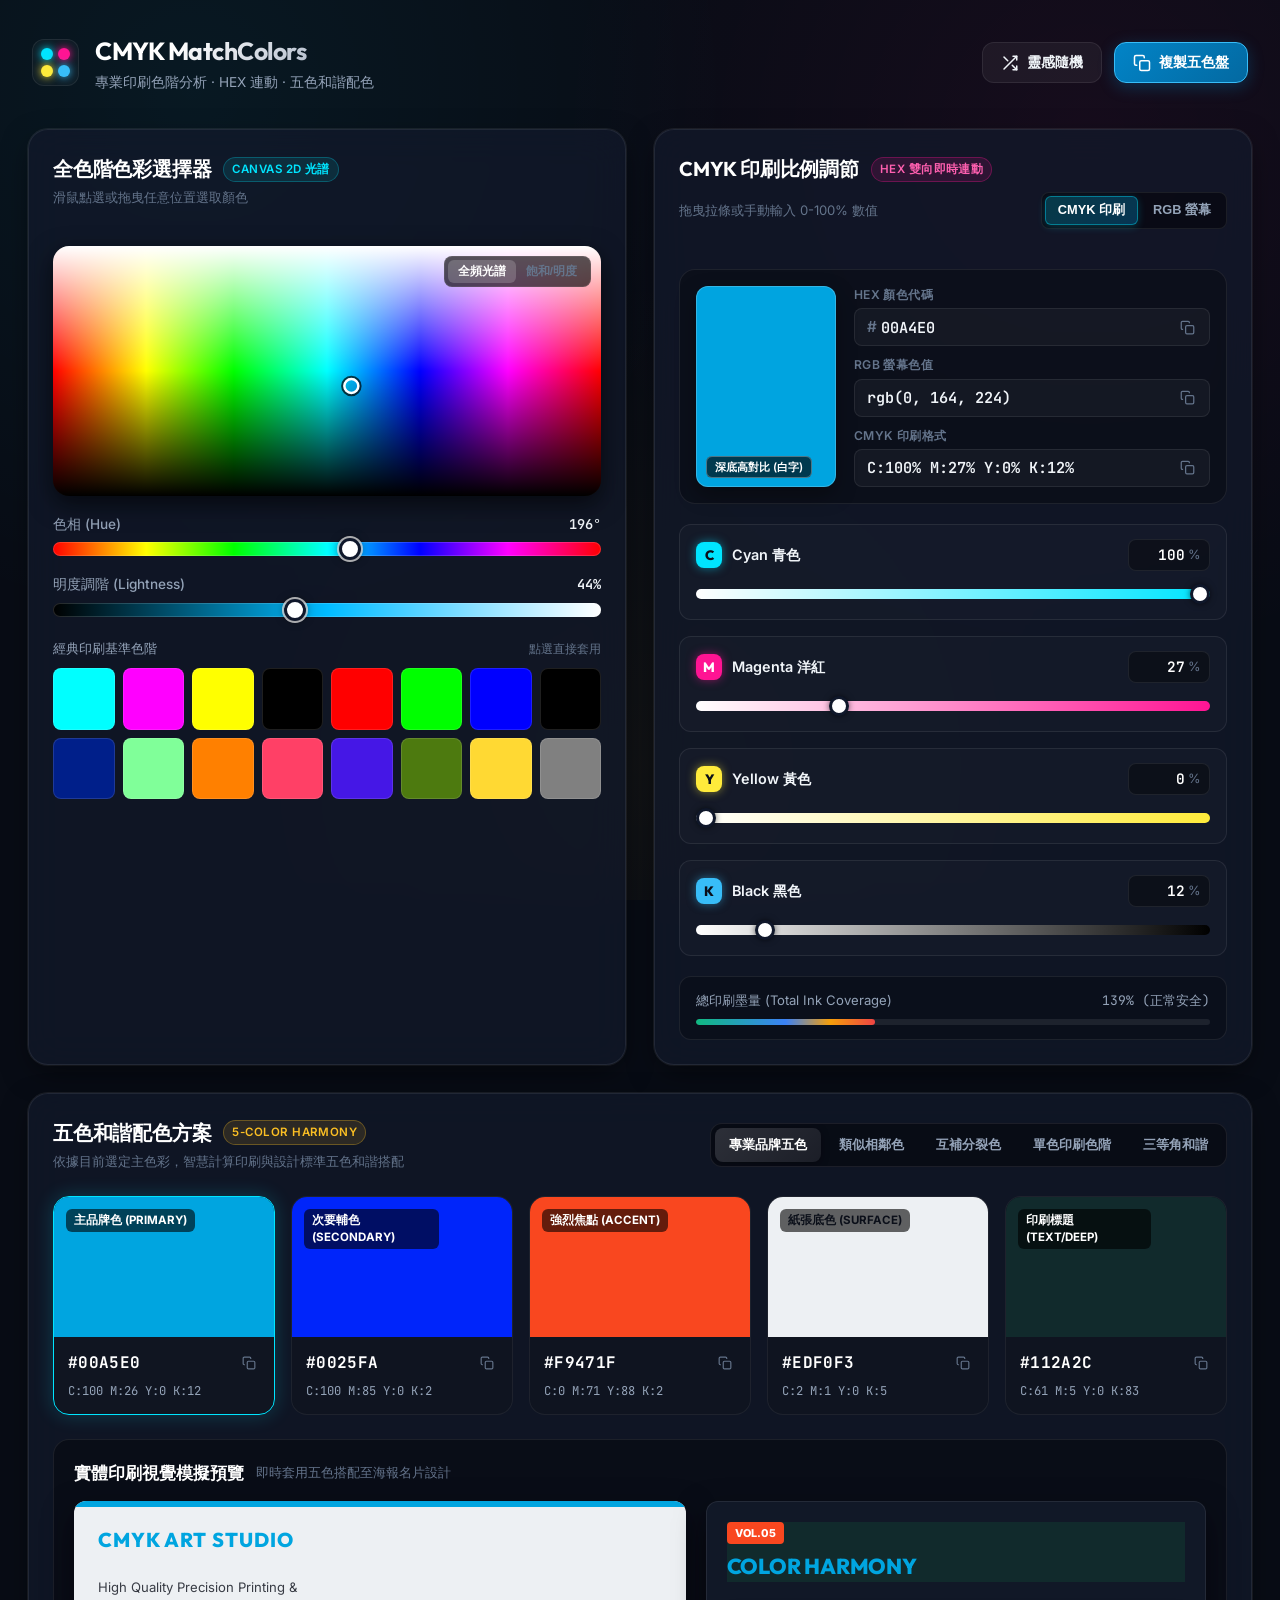
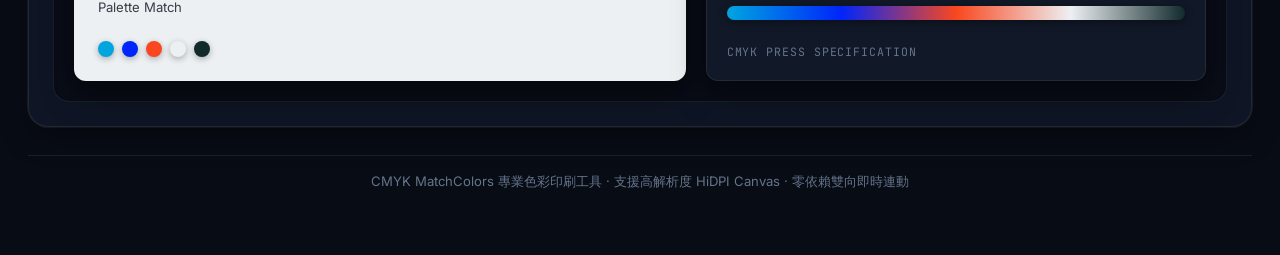
==== MatchColors/index.html @ 05fd0dd9 "Add files via upload" ====
<!DOCTYPE html>
<html lang="zh-TW">
<head>
  <meta charset="UTF-8">
  <meta name="viewport" content="width=device-width, initial-scale=1.0">
  <title>CMYK MatchColors - 專業印刷色階調色盤與五色配色工具</title>
  <meta name="description" content="專業級 CMYK 印刷色彩比例調節、HEX 實時連動、全色階色彩選擇器與智慧五色配色系統">
  <!-- Google Fonts: Inter & Outfit -->
  <link rel="preconnect" href="https://fonts.googleapis.com">
  <link rel="preconnect" href="https://fonts.gstatic.com" crossorigin>
  <link href="https://fonts.googleapis.com/css2?family=Inter:wght@400;500;600;700&family=Outfit:wght@500;600;700;800&family=JetBrains+Mono:wght@400;500;600&display=swap" rel="stylesheet">
  <link rel="stylesheet" href="style.css">
</head>
<body>
  <div id="app" class="app-container">
    <!-- 頂部導航列 -->
    <header class="app-header">
      <div class="brand">
        <div class="brand-logo">
          <span class="dot dot-c"></span>
          <span class="dot dot-m"></span>
          <span class="dot dot-y"></span>
          <span class="dot dot-k"></span>
        </div>
        <div class="brand-text">
          <h1>CMYK MatchColors</h1>
          <span class="subtitle">專業印刷色階分析 · HEX 連動 · 五色和諧配色</span>
        </div>
      </div>
      
      <div class="header-actions">
        <button id="btnRandomColor" class="action-btn" title="隨機產生靈感色彩">
          <svg width="18" height="18" viewBox="0 0 24 24" fill="none" stroke="currentColor" stroke-width="2" stroke-linecap="round" stroke-linejoin="round">
            <polyline points="16 3 21 3 21 8"></polyline>
            <line x1="4" y1="20" x2="21" y2="3"></line>
            <polyline points="21 16 21 21 16 21"></polyline>
            <line x1="15" y1="15" x2="21" y2="21"></line>
            <line x1="4" y1="4" x2="9" y2="9"></line>
          </svg>
          <span>靈感隨機</span>
        </button>
        <button id="btnCopyPalette" class="action-btn primary" title="複製目前五色配置代碼">
          <svg width="18" height="18" viewBox="0 0 24 24" fill="none" stroke="currentColor" stroke-width="2" stroke-linecap="round" stroke-linejoin="round">
            <rect x="9" y="9" width="13" height="13" rx="2" ry="2"></rect>
            <path d="M5 15H4a2 2 0 0 1-2-2V4a2 2 0 0 1 2-2h9a2 2 0 0 1 2 2v1"></path>
          </svg>
          <span>複製五色盤</span>
        </button>
      </div>
    </header>

    <!-- 主要工作區域 -->
    <main class="main-layout">
      <!-- 左側欄：全色階色彩選擇器與光譜 Canvas -->
      <section class="panel glass-card picker-section">
        <div class="section-title-wrap">
          <div class="title-with-badge">
            <h2>全色階色彩選擇器</h2>
            <span class="badge">Canvas 2D 光譜</span>
          </div>
          <span class="section-hint">滑鼠點選或拖曳任意位置選取顏色</span>
        </div>

        <!-- 2D 色彩光譜主畫布 (雙層架構：底層光譜 + 頂層準心指針) -->
        <div class="spectrum-container" id="spectrumContainer">
          <canvas id="spectrumCanvas" width="460" height="240"></canvas>
          <canvas id="crosshairCanvas" width="460" height="240"></canvas>
          <div class="picker-mode-switch">
            <button class="mode-tag active" data-mode="full" title="0-360° 全頻譜彩虹與明暗色階光譜">全頻光譜</button>
            <button class="mode-tag" data-mode="hsv" title="專業飽和度與明度矩陣 (搭配色相滑桿)">飽和/明度</button>
          </div>
        </div>

        <!-- 色相 (Hue) 滑桿條 -->
        <div class="slider-row hue-slider-row">
          <div class="slider-label">
            <span>色相 (Hue)</span>
            <span id="hueValueText" class="val-mono">0°</span>
          </div>
          <div class="hue-track-wrap">
            <input type="range" id="hueSlider" min="0" max="360" value="195" class="custom-slider hue-slider" />
          </div>
        </div>

        <!-- 明度 (Lightness / Tone) 微調滑桿 -->
        <div class="slider-row tone-slider-row">
          <div class="slider-label">
            <span>明度調階 (Lightness)</span>
            <span id="lightnessValueText" class="val-mono">50%</span>
          </div>
          <div class="tone-track-wrap">
            <input type="range" id="lightnessSlider" min="0" max="100" value="50" class="custom-slider tone-slider" />
          </div>
        </div>

        <!-- 快速色階色票盤（經典印刷色階） -->
        <div class="preset-swatches-area">
          <div class="swatches-label">
            <span>經典印刷基準色階</span>
            <span class="swatches-tip">點選直接套用</span>
          </div>
          <div class="swatches-grid" id="presetSwatchesGrid">
            <!-- 由 JS 動態生成經典印刷 CMYK 基準色階 -->
          </div>
        </div>
      </section>

      <!-- 右側欄：CMYK / RGB 調節面板與 HEX 雙向連動 -->
      <section class="panel glass-card controls-section">
        <div class="section-title-wrap">
          <div class="title-with-badge">
            <h2 id="controlsTitle">CMYK 印刷比例調節</h2>
            <span id="controlsBadge" class="badge badge-accent">HEX 雙向即時連動</span>
          </div>
          <div class="controls-sub-bar">
            <span id="controlsHint" class="section-hint">拖曳拉條或手動輸入 0-100% 數值</span>
            <!-- CMYK 與 RGB 模式切換 Tab -->
            <div class="color-mode-tabs" id="colorModeTabs">
              <button type="button" class="color-mode-tab active" data-mode="cmyk" id="tabModeCmyk">CMYK 印刷</button>
              <button type="button" class="color-mode-tab" data-mode="rgb" id="tabModeRgb">RGB 螢幕</button>
            </div>
          </div>
        </div>

        <!-- 當前顏色大預覽與代碼展示列 -->
        <div class="current-color-card">
          <div class="color-preview-box" id="mainColorPreview">
            <div class="preview-overlay">
              <span id="contrastBadge" class="contrast-badge">對比度極佳</span>
            </div>
          </div>
          
          <div class="color-codes-details">
            <!-- HEX 實時輸入與雙向連動框 -->
            <div class="code-field hex-field">
              <label for="hexInput">HEX 顏色代碼</label>
              <div class="input-with-button">
                <span class="prefix">#</span>
                <input type="text" id="hexInput" maxlength="7" value="00A3E0" spellcheck="false" placeholder="00A3E0" />
                <button type="button" class="copy-field-btn" data-target="hex" title="複製 HEX 代碼">
                  <svg width="15" height="15" viewBox="0 0 24 24" fill="none" stroke="currentColor" stroke-width="2"><rect x="9" y="9" width="13" height="13" rx="2" ry="2"></rect><path d="M5 15H4a2 2 0 0 1-2-2V4a2 2 0 0 1 2-2h9a2 2 0 0 1 2 2v1"></path></svg>
                </button>
              </div>
            </div>

            <!-- RGB 顯示 -->
            <div class="code-field rgb-field">
              <label>RGB 螢幕色值</label>
              <div class="input-with-button">
                <input type="text" id="rgbDisplay" readonly value="rgb(0, 163, 224)" />
                <button type="button" class="copy-field-btn" data-target="rgb" title="複製 RGB 代碼">
                  <svg width="15" height="15" viewBox="0 0 24 24" fill="none" stroke="currentColor" stroke-width="2"><rect x="9" y="9" width="13" height="13" rx="2" ry="2"></rect><path d="M5 15H4a2 2 0 0 1-2-2V4a2 2 0 0 1 2-2h9a2 2 0 0 1 2 2v1"></path></svg>
                </button>
              </div>
            </div>

            <!-- CMYK 格式化字串 -->
            <div class="code-field cmyk-code-field">
              <label>CMYK 印刷格式</label>
              <div class="input-with-button">
                <input type="text" id="cmykStringDisplay" readonly value="C:100% M:27% Y:0% K:12%" />
                <button type="button" class="copy-field-btn" data-target="cmyk" title="複製 CMYK 格式">
                  <svg width="15" height="15" viewBox="0 0 24 24" fill="none" stroke="currentColor" stroke-width="2"><rect x="9" y="9" width="13" height="13" rx="2" ry="2"></rect><path d="M5 15H4a2 2 0 0 1-2-2V4a2 2 0 0 1 2-2h9a2 2 0 0 1 2 2v1"></path></svg>
                </button>
              </div>
            </div>
          </div>
        </div>

        <!-- CMYK 四通道拉條與數字精確輸入 -->
        <div class="cmyk-sliders-container" id="cmykSlidersContainer">
          <!-- C: Cyan 青色 -->
          <div class="channel-group channel-c">
            <div class="channel-header">
              <div class="channel-name">
                <span class="channel-pill pill-c">C</span>
                <span class="channel-label">Cyan 青色</span>
              </div>
              <div class="number-input-wrap">
                <input type="number" id="inputC" min="0" max="100" value="100" class="num-input" />
                <span class="unit">%</span>
              </div>
            </div>
            <div class="channel-slider-row">
              <input type="range" id="sliderC" min="0" max="100" value="100" class="channel-slider slider-c" />
            </div>
          </div>

          <!-- M: Magenta 洋紅 -->
          <div class="channel-group channel-m">
            <div class="channel-header">
              <div class="channel-name">
                <span class="channel-pill pill-m">M</span>
                <span class="channel-label">Magenta 洋紅</span>
              </div>
              <div class="number-input-wrap">
                <input type="number" id="inputM" min="0" max="100" value="27" class="num-input" />
                <span class="unit">%</span>
              </div>
            </div>
            <div class="channel-slider-row">
              <input type="range" id="sliderM" min="0" max="100" value="27" class="channel-slider slider-m" />
            </div>
          </div>

          <!-- Y: Yellow 黃色 -->
          <div class="channel-group channel-y">
            <div class="channel-header">
              <div class="channel-name">
                <span class="channel-pill pill-y">Y</span>
                <span class="channel-label">Yellow 黃色</span>
              </div>
              <div class="number-input-wrap">
                <input type="number" id="inputY" min="0" max="100" value="0" class="num-input" />
                <span class="unit">%</span>
              </div>
            </div>
            <div class="channel-slider-row">
              <input type="range" id="sliderY" min="0" max="100" value="0" class="channel-slider slider-y" />
            </div>
          </div>

          <!-- K: Key 黑色 -->
          <div class="channel-group channel-k">
            <div class="channel-header">
              <div class="channel-name">
                <span class="channel-pill pill-k">K</span>
                <span class="channel-label">Black 黑色</span>
              </div>
              <div class="number-input-wrap">
                <input type="number" id="inputK" min="0" max="100" value="12" class="num-input" />
                <span class="unit">%</span>
              </div>
            </div>
            <div class="channel-slider-row">
              <input type="range" id="sliderK" min="0" max="100" value="12" class="channel-slider slider-k" />
            </div>
          </div>
        </div>

        <!-- 總墨量警告指示 (Total Ink Coverage - TIC / TAC，CMYK 模式專用) -->
        <div class="tic-meter-container" id="ticMeterContainer">
          <div class="tic-header">
            <span>總印刷墨量 (Total Ink Coverage)</span>
            <span id="ticValueText" class="val-mono">139% (正常安全)</span>
          </div>
          <div class="tic-progress-track">
            <div id="ticProgressBar" class="tic-progress-bar" style="width: 34.75%;"></div>
          </div>
        </div>

        <!-- RGB 三通道拉條與數字精確輸入 (RGB 模式專用，預設隱藏) -->
        <div class="rgb-sliders-container" id="rgbSlidersContainer" style="display: none;">
          <!-- R: Red 紅色 -->
          <div class="channel-group channel-r">
            <div class="channel-header">
              <div class="channel-name">
                <span class="channel-pill pill-r">R</span>
                <span class="channel-label">Red 紅色通道</span>
              </div>
              <div class="number-input-wrap">
                <input type="number" id="inputR" min="0" max="255" value="0" class="num-input" />
                <span class="unit">/255</span>
              </div>
            </div>
            <div class="channel-slider-row">
              <input type="range" id="sliderR" min="0" max="255" value="0" class="channel-slider slider-r" />
            </div>
          </div>

          <!-- G: Green 綠色 -->
          <div class="channel-group channel-g">
            <div class="channel-header">
              <div class="channel-name">
                <span class="channel-pill pill-g">G</span>
                <span class="channel-label">Green 綠色通道</span>
              </div>
              <div class="number-input-wrap">
                <input type="number" id="inputG" min="0" max="255" value="163" class="num-input" />
                <span class="unit">/255</span>
              </div>
            </div>
            <div class="channel-slider-row">
              <input type="range" id="sliderG" min="0" max="255" value="163" class="channel-slider slider-g" />
            </div>
          </div>

          <!-- B: Blue 藍色 -->
          <div class="channel-group channel-b">
            <div class="channel-header">
              <div class="channel-name">
                <span class="channel-pill pill-b">B</span>
                <span class="channel-label">Blue 藍色通道</span>
              </div>
              <div class="number-input-wrap">
                <input type="number" id="inputB" min="0" max="255" value="224" class="num-input" />
                <span class="unit">/255</span>
              </div>
            </div>
            <div class="channel-slider-row">
              <input type="range" id="sliderB" min="0" max="255" value="224" class="channel-slider slider-b" />
            </div>
          </div>
        </div>

        <!-- 螢幕輝度與明度指示 (Luminance & Screen Brightness，RGB 模式專用) -->
        <div class="lum-meter-container" id="lumMeterContainer" style="display: none;">
          <div class="lum-header">
            <span>螢幕感知亮度 (Relative Luminance)</span>
            <span id="lumValueText" class="val-mono">42.8% (中等明度)</span>
          </div>
          <div class="lum-progress-track">
            <div id="lumProgressBar" class="lum-progress-bar" style="width: 42.8%;"></div>
          </div>
        </div>
      </section>
    </main>

    <!-- 底部全寬區：五色配色面板與視覺搭配模擬 -->
    <section class="panel glass-card palette-section">
      <div class="palette-header">
        <div class="palette-title-group">
          <div class="title-with-badge">
            <h2>五色和諧配色方案</h2>
            <span class="badge badge-gold">5-Color Harmony</span>
          </div>
          <span class="section-hint">依據目前選定主色彩，智慧計算印刷與設計標準五色和諧搭配</span>
        </div>

        <!-- 配色規則切換按鈕群 -->
        <div class="harmony-selector" id="harmonySelector">
          <button class="harmony-btn active" data-rule="designer">專業品牌五色</button>
          <button class="harmony-btn" data-rule="analogous">類似相鄰色</button>
          <button class="harmony-btn" data-rule="complementary">互補分裂色</button>
          <button class="harmony-btn" data-rule="monochromatic">單色印刷色階</button>
          <button class="harmony-btn" data-rule="triadic">三等角和諧</button>
        </div>
      </div>

      <!-- 五色卡片陣列 -->
      <div class="five-colors-grid" id="fiveColorsGrid">
        <!-- 由 JS 即時渲染 5 個色彩方塊與完整 CMYK/HEX 資訊 -->
      </div>

      <!-- 即時印刷視覺效果展示 (Print Mockup Preview) -->
      <div class="mockup-preview-area">
        <div class="mockup-title">
          <span>實體印刷視覺模擬預覽</span>
          <span class="mockup-sub">即時套用五色搭配至海報名片設計</span>
        </div>
        <div class="mockup-card-scene">
          <div class="mockup-business-card" id="mockupCard1">
            <div class="card-accent-bar" id="mockupAccent"></div>
            <div class="card-brand" id="mockupBrand">CMYK ART STUDIO</div>
            <div class="card-tagline" id="mockupTagline">High Quality Precision Printing & Palette Match</div>
            <div class="card-dots">
              <span class="m-dot dot-1" id="mDot1"></span>
              <span class="m-dot dot-2" id="mDot2"></span>
              <span class="m-dot dot-3" id="mDot3"></span>
              <span class="m-dot dot-4" id="mDot4"></span>
              <span class="m-dot dot-5" id="mDot5"></span>
            </div>
          </div>
          
          <div class="mockup-poster-card" id="mockupCard2">
            <div class="poster-hero-block" id="posterHero">
              <div class="poster-badge" id="posterBadge">VOL.05</div>
              <h3 id="posterTitle">COLOR HARMONY</h3>
            </div>
            <div class="poster-strip" id="posterStrip"></div>
            <div class="poster-footer" id="posterFooter">CMYK PRESS SPECIFICATION</div>
          </div>
        </div>
      </div>
    </section>

    <!-- 底部版權宣告與資訊 -->
    <footer class="app-footer">
      <p>CMYK MatchColors 專業色彩印刷工具 · 支援高解析度 HiDPI Canvas · 零依賴雙向即時連動</p>
    </footer>

    <!-- 複製成功懸浮提示 (Toast) -->
    <div id="toastNotification" class="toast-notification">
      <svg width="18" height="18" viewBox="0 0 24 24" fill="none" stroke="currentColor" stroke-width="2.5"><polyline points="20 6 9 17 4 12"></polyline></svg>
      <span id="toastMessage">已複製到剪貼簿！</span>
    </div>
  </div>

  <script src="app.js"></script>
</body>
</html>
---- MatchColors/style.css ----
/* ==========================================================================
   CMYK MatchColors - 現代專業暗黑玻璃擬態樣式表
   ========================================================================== */

:root {
  /* 背景與介面色彩 */
  --bg-main: #080c15;
  --bg-surface: #0e1526;
  --bg-card: rgba(18, 26, 44, 0.72);
  --bg-card-hover: rgba(26, 37, 62, 0.85);
  --border-subtle: rgba(255, 255, 255, 0.08);
  --border-active: rgba(0, 229, 255, 0.5);
  
  /* 文字色彩 */
  --text-primary: #f1f5f9;
  --text-secondary: #94a3b8;
  --text-muted: #64748b;

  /* CMYK 四大代表色系 (高飽和鮮明科技色) */
  --cmyk-c: #00e5ff;
  --cmyk-m: #ff1493;
  --cmyk-y: #ffeb3b;
  --cmyk-k: #1e293b;
  --cmyk-k-accent: #64748b;

  /* 品牌與強調色 */
  --accent-cyan: #00e5ff;
  --accent-gold: #fbbf24;
  --accent-blue: #3b82f6;

  /* 圓角與間距 */
  --radius-sm: 8px;
  --radius-md: 12px;
  --radius-lg: 16px;
  --radius-xl: 20px;
  --transition-fast: 0.18s cubic-bezier(0.4, 0, 0.2, 1);
  --transition-normal: 0.28s cubic-bezier(0.4, 0, 0.2, 1);

  /* 陰影 */
  --shadow-card: 0 10px 30px -5px rgba(0, 0, 0, 0.5), 0 0 0 1px var(--border-subtle);
  --shadow-glow: 0 0 24px rgba(0, 229, 255, 0.15);
}

/* 基礎設定 */
* {
  box-sizing: border-box;
  margin: 0;
  padding: 0;
}

body {
  font-family: 'Inter', -apple-system, BlinkMacSystemFont, "Segoe UI", Roboto, sans-serif;
  background-color: var(--bg-main);
  background-image: 
    radial-gradient(circle at 15% 10%, rgba(0, 229, 255, 0.06) 0%, transparent 40%),
    radial-gradient(circle at 85% 15%, rgba(255, 20, 147, 0.06) 0%, transparent 40%),
    radial-gradient(circle at 50% 85%, rgba(251, 191, 36, 0.04) 0%, transparent 50%);
  background-attachment: fixed;
  color: var(--text-primary);
  min-height: 100vh;
  line-height: 1.5;
  -webkit-font-smoothing: antialiased;
  -moz-osx-font-smoothing: grayscale;
}

/* 等寬字體規範 */
.val-mono, .num-input, .code-field input, .swatch-hex, .swatch-cmyk {
  font-family: 'JetBrains Mono', 'SF Mono', Consolas, monospace;
}

/* 主容器 */
.app-container {
  max-width: 1360px;
  margin: 0 auto;
  padding: 24px 28px 48px;
  display: flex;
  flex-direction: column;
  gap: 28px;
}

/* 玻璃擬態面板卡片 */
.glass-card {
  background: var(--bg-card);
  backdrop-filter: blur(18px);
  -webkit-backdrop-filter: blur(18px);
  border: 1px solid var(--border-subtle);
  border-radius: var(--radius-xl);
  box-shadow: var(--shadow-card);
  padding: 24px;
  transition: border-color var(--transition-normal), box-shadow var(--transition-normal);
}

.glass-card:hover {
  border-color: rgba(255, 255, 255, 0.12);
}

/* ==========================================================================
   頂部導航列 Header
   ========================================================================== */
.app-header {
  display: flex;
  align-items: center;
  justify-content: space-between;
  padding: 8px 4px;
}

.brand {
  display: flex;
  align-items: center;
  gap: 16px;
}

.brand-logo {
  display: grid;
  grid-template-columns: repeat(2, 12px);
  grid-gap: 5px;
  padding: 8px;
  background: rgba(255, 255, 255, 0.03);
  border: 1px solid var(--border-subtle);
  border-radius: var(--radius-md);
}

.dot {
  width: 12px;
  height: 12px;
  border-radius: 50%;
  box-shadow: 0 0 8px currentColor;
}
.dot-c { background-color: var(--cmyk-c); color: var(--cmyk-c); }
.dot-m { background-color: var(--cmyk-m); color: var(--cmyk-m); }
.dot-y { background-color: var(--cmyk-y); color: var(--cmyk-y); }
.dot-k { background-color: #38bdf8; color: #38bdf8; }

.brand-text h1 {
  font-family: 'Outfit', sans-serif;
  font-size: 1.55rem;
  font-weight: 700;
  letter-spacing: -0.02em;
  background: linear-gradient(135deg, #ffffff 30%, #94a3b8 100%);
  -webkit-background-clip: text;
  -webkit-text-fill-color: transparent;
}

.brand-text .subtitle {
  font-size: 0.85rem;
  color: var(--text-secondary);
  font-weight: 400;
}

.header-actions {
  display: flex;
  align-items: center;
  gap: 12px;
}

.action-btn {
  display: inline-flex;
  align-items: center;
  gap: 8px;
  padding: 10px 18px;
  font-size: 0.9rem;
  font-weight: 600;
  color: var(--text-primary);
  background: rgba(255, 255, 255, 0.05);
  border: 1px solid var(--border-subtle);
  border-radius: var(--radius-md);
  cursor: pointer;
  transition: all var(--transition-fast);
}

.action-btn:hover {
  background: rgba(255, 255, 255, 0.1);
  transform: translateY(-1px);
}

.action-btn.primary {
  background: linear-gradient(135deg, #0284c7 0%, #0369a1 100%);
  border-color: #38bdf8;
  color: #ffffff;
  box-shadow: 0 4px 16px rgba(2, 132, 199, 0.3);
}

.action-btn.primary:hover {
  background: linear-gradient(135deg, #0369a1 0%, #075985 100%);
  box-shadow: 0 6px 20px rgba(2, 132, 199, 0.45);
}

/* ==========================================================================
   標題與通用元件
   ========================================================================== */
.section-title-wrap {
  display: flex;
  flex-direction: column;
  gap: 4px;
  margin-bottom: 20px;
}

.title-with-badge {
  display: flex;
  align-items: center;
  gap: 12px;
}

.title-with-badge h2 {
  font-family: 'Outfit', sans-serif;
  font-size: 1.25rem;
  font-weight: 700;
  color: #ffffff;
  letter-spacing: -0.01em;
}

.badge {
  font-size: 0.72rem;
  font-weight: 600;
  padding: 3px 8px;
  border-radius: 999px;
  background: rgba(0, 229, 255, 0.1);
  color: var(--accent-cyan);
  border: 1px solid rgba(0, 229, 255, 0.25);
  text-transform: uppercase;
  letter-spacing: 0.04em;
}

.badge-accent {
  background: rgba(255, 20, 147, 0.12);
  color: #ff60b0;
  border-color: rgba(255, 20, 147, 0.3);
}

.badge-gold {
  background: rgba(251, 191, 36, 0.12);
  color: var(--accent-gold);
  border-color: rgba(251, 191, 36, 0.3);
}

.section-hint {
  font-size: 0.82rem;
  color: var(--text-muted);
}

/* ==========================================================================
   主佈局 Grid
   ========================================================================== */
.main-layout {
  display: grid;
  grid-template-columns: 1fr 1fr;
  gap: 28px;
}

@media (max-width: 1024px) {
  .main-layout {
    grid-template-columns: 1fr;
  }
}

/* ==========================================================================
   左側：色階選擇器與 2D Canvas 光譜
   ========================================================================== */
.picker-section {
  display: flex;
  flex-direction: column;
  gap: 18px;
}

.spectrum-container {
  position: relative;
  width: 100%;
  height: 250px;
  background: #000000;
  border-radius: var(--radius-lg);
  overflow: hidden;
  box-shadow: inset 0 0 0 1px var(--border-subtle), 0 8px 24px rgba(0, 0, 0, 0.6);
  cursor: crosshair;
  user-select: none;
  touch-action: none;
}

#spectrumCanvas, #crosshairCanvas {
  position: absolute;
  top: 0;
  left: 0;
  width: 100%;
  height: 100%;
  display: block;
}

#crosshairCanvas {
  pointer-events: none;
}

.picker-mode-switch {
  position: absolute;
  top: 10px;
  right: 10px;
  display: flex;
  background: rgba(0, 0, 0, 0.65);
  backdrop-filter: blur(8px);
  padding: 3px;
  border-radius: var(--radius-sm);
  border: 1px solid var(--border-subtle);
  z-index: 5;
}

.mode-tag {
  background: transparent;
  border: none;
  color: var(--text-muted);
  font-size: 0.72rem;
  font-weight: 600;
  padding: 4px 10px;
  border-radius: 6px;
  cursor: pointer;
  transition: all var(--transition-fast);
}

.mode-tag.active {
  background: rgba(255, 255, 255, 0.18);
  color: #ffffff;
}

/* 色相與明度拉條 */
.slider-row {
  display: flex;
  flex-direction: column;
  gap: 8px;
}

.slider-label {
  display: flex;
  justify-content: space-between;
  align-items: center;
  font-size: 0.85rem;
  color: var(--text-secondary);
  font-weight: 500;
}

.slider-label .val-mono {
  color: var(--text-primary);
  font-weight: 600;
}

/* 彩虹色相軌道 (Hue) */
.hue-track-wrap, .tone-track-wrap {
  width: 100%;
  position: relative;
  display: flex;
  align-items: center;
}

.custom-slider {
  -webkit-appearance: none;
  appearance: none;
  width: 100%;
  height: 14px;
  border-radius: 999px;
  outline: none;
  cursor: pointer;
  box-shadow: inset 0 0 0 1px rgba(255, 255, 255, 0.15);
}

.hue-slider {
  background: linear-gradient(
    to right,
    #ff0000 0%,
    #ffff00 17%,
    #00ff00 33%,
    #00ffff 50%,
    #0000ff 67%,
    #ff00ff 83%,
    #ff0000 100%
  );
}

.tone-slider {
  background: linear-gradient(to right, #000000 0%, var(--current-hue-color, #00e5ff) 50%, #ffffff 100%);
}

/* 自訂滑桿把手 (Thumb) */
.custom-slider::-webkit-slider-thumb {
  -webkit-appearance: none;
  appearance: none;
  width: 22px;
  height: 22px;
  border-radius: 50%;
  background: #ffffff;
  border: 3px solid #0f172a;
  box-shadow: 0 0 8px rgba(0, 0, 0, 0.5), 0 0 0 2px rgba(255, 255, 255, 0.8);
  cursor: pointer;
  transition: transform var(--transition-fast);
}

.custom-slider::-webkit-slider-thumb:hover {
  transform: scale(1.18);
}

.custom-slider::-moz-range-thumb {
  width: 22px;
  height: 22px;
  border-radius: 50%;
  background: #ffffff;
  border: 3px solid #0f172a;
  box-shadow: 0 0 8px rgba(0, 0, 0, 0.5), 0 0 0 2px rgba(255, 255, 255, 0.8);
  cursor: pointer;
}

/* 快速色階色票盤 */
.preset-swatches-area {
  display: flex;
  flex-direction: column;
  gap: 10px;
  margin-top: 4px;
}

.swatches-label {
  display: flex;
  justify-content: space-between;
  align-items: center;
  font-size: 0.82rem;
  color: var(--text-secondary);
}

.swatches-tip {
  font-size: 0.75rem;
  color: var(--text-muted);
}

.swatches-grid {
  display: grid;
  grid-template-columns: repeat(8, 1fr);
  gap: 8px;
}

.swatch-item {
  aspect-ratio: 1;
  border-radius: var(--radius-sm);
  border: 1px solid rgba(255, 255, 255, 0.12);
  cursor: pointer;
  position: relative;
  transition: transform var(--transition-fast), box-shadow var(--transition-fast);
}

.swatch-item:hover {
  transform: scale(1.12);
  border-color: #ffffff;
  box-shadow: 0 4px 12px rgba(0, 0, 0, 0.4);
  z-index: 2;
}

.swatch-item.active {
  box-shadow: 0 0 0 2px var(--accent-cyan);
}

/* ==========================================================================
   右側：CMYK 調節與 HEX 連動面板
   ========================================================================== */
.controls-section {
  display: flex;
  flex-direction: column;
  gap: 20px;
}

.current-color-card {
  display: grid;
  grid-template-columns: 140px 1fr;
  gap: 18px;
  padding: 16px;
  background: rgba(0, 0, 0, 0.28);
  border: 1px solid var(--border-subtle);
  border-radius: var(--radius-lg);
}

@media (max-width: 480px) {
  .current-color-card {
    grid-template-columns: 1fr;
  }
}

.color-preview-box {
  width: 100%;
  height: 100%;
  min-height: 120px;
  border-radius: var(--radius-md);
  background-color: #00a3e0;
  box-shadow: inset 0 0 0 1px rgba(255, 255, 255, 0.2), 0 8px 20px rgba(0, 0, 0, 0.35);
  display: flex;
  align-items: flex-end;
  padding: 10px;
  transition: background-color var(--transition-fast);
}

.contrast-badge {
  font-size: 0.7rem;
  font-weight: 600;
  padding: 3px 8px;
  border-radius: 6px;
  background: rgba(0, 0, 0, 0.65);
  backdrop-filter: blur(4px);
  color: #ffffff;
  border: 1px solid rgba(255, 255, 255, 0.15);
}

.color-codes-details {
  display: flex;
  flex-direction: column;
  gap: 10px;
}

.code-field {
  display: flex;
  flex-direction: column;
  gap: 4px;
}

.code-field label {
  font-size: 0.76rem;
  color: var(--text-muted);
  font-weight: 600;
  text-transform: uppercase;
  letter-spacing: 0.03em;
}

.input-with-button {
  display: flex;
  align-items: center;
  background: rgba(255, 255, 255, 0.04);
  border: 1px solid var(--border-subtle);
  border-radius: var(--radius-sm);
  padding: 0 8px 0 12px;
  height: 38px;
  transition: border-color var(--transition-fast), background var(--transition-fast);
}

.input-with-button:focus-within {
  border-color: var(--accent-cyan);
  background: rgba(0, 229, 255, 0.05);
}

.input-with-button .prefix {
  color: var(--text-muted);
  font-weight: 600;
  font-size: 0.95rem;
  margin-right: 4px;
}

.input-with-button input {
  flex: 1;
  background: transparent;
  border: none;
  outline: none;
  color: var(--text-primary);
  font-size: 0.95rem;
  font-weight: 600;
  width: 100%;
}

.copy-field-btn {
  background: transparent;
  border: none;
  color: var(--text-muted);
  cursor: pointer;
  padding: 6px;
  display: flex;
  align-items: center;
  justify-content: center;
  border-radius: 4px;
  transition: all var(--transition-fast);
}

.copy-field-btn:hover {
  color: var(--accent-cyan);
  background: rgba(255, 255, 255, 0.08);
}

/* ==========================================================================
   模式切換器 (CMYK 與 RGB 切換)
   ========================================================================== */
.controls-sub-bar {
  display: flex;
  align-items: center;
  justify-content: space-between;
  flex-wrap: wrap;
  gap: 10px;
  margin-top: 4px;
}

.color-mode-tabs {
  display: inline-flex;
  background: rgba(0, 0, 0, 0.45);
  border: 1px solid var(--border-subtle);
  border-radius: var(--radius-sm);
  padding: 3px;
  gap: 3px;
}

.color-mode-tab {
  background: transparent;
  border: none;
  color: var(--text-secondary);
  font-size: 0.8rem;
  font-weight: 600;
  padding: 5px 12px;
  border-radius: 6px;
  cursor: pointer;
  transition: all var(--transition-fast);
}

.color-mode-tab:hover {
  color: #ffffff;
}

.color-mode-tab.active {
  background: linear-gradient(135deg, rgba(0, 229, 255, 0.22) 0%, rgba(2, 132, 199, 0.35) 100%);
  color: #ffffff;
  border: 1px solid rgba(0, 229, 255, 0.4);
  box-shadow: 0 2px 8px rgba(0, 229, 255, 0.2);
}

/* ==========================================================================
   CMYK / RGB 滑桿通道與容器
   ========================================================================== */
.cmyk-sliders-container, .rgb-sliders-container {
  display: flex;
  flex-direction: column;
  gap: 16px;
  animation: fadeInSliders 0.22s ease-out;
}

@keyframes fadeInSliders {
  from { opacity: 0; transform: translateY(4px); }
  to { opacity: 1; transform: translateY(0); }
}

.channel-group {
  padding: 14px 16px;
  background: rgba(255, 255, 255, 0.02);
  border: 1px solid var(--border-subtle);
  border-radius: var(--radius-md);
  display: flex;
  flex-direction: column;
  gap: 10px;
  transition: background var(--transition-fast);
}

.channel-group:hover {
  background: rgba(255, 255, 255, 0.04);
}

.channel-header {
  display: flex;
  justify-content: space-between;
  align-items: center;
}

.channel-name {
  display: flex;
  align-items: center;
  gap: 10px;
}

.channel-pill {
  width: 26px;
  height: 26px;
  border-radius: 8px;
  display: flex;
  align-items: center;
  justify-content: center;
  font-family: 'Outfit', sans-serif;
  font-size: 0.85rem;
  font-weight: 800;
  color: #0b0f19;
}

/* CMYK 徽章色彩 */
.pill-c { background-color: var(--cmyk-c); box-shadow: 0 0 10px rgba(0, 229, 255, 0.5); }
.pill-m { background-color: var(--cmyk-m); box-shadow: 0 0 10px rgba(255, 20, 147, 0.5); color: #ffffff; }
.pill-y { background-color: var(--cmyk-y); box-shadow: 0 0 10px rgba(255, 235, 59, 0.5); }
.pill-k { background-color: #38bdf8; box-shadow: 0 0 10px rgba(56, 189, 248, 0.5); color: #0b0f19; }

/* RGB 徽章色彩 */
.pill-r { background-color: #ef4444; box-shadow: 0 0 10px rgba(239, 68, 68, 0.55); color: #ffffff; }
.pill-g { background-color: #22c55e; box-shadow: 0 0 10px rgba(34, 197, 94, 0.55); color: #0b0f19; }
.pill-b { background-color: #3b82f6; box-shadow: 0 0 10px rgba(59, 130, 246, 0.55); color: #ffffff; }

.channel-label {
  font-size: 0.9rem;
  font-weight: 600;
  color: var(--text-primary);
}

.number-input-wrap {
  display: flex;
  align-items: center;
  background: rgba(0, 0, 0, 0.35);
  border: 1px solid var(--border-subtle);
  border-radius: var(--radius-sm);
  padding: 0 8px;
  width: 82px;
  height: 32px;
}

.number-input-wrap:focus-within {
  border-color: var(--accent-cyan);
}

.num-input {
  background: transparent;
  border: none;
  outline: none;
  color: #ffffff;
  font-size: 0.9rem;
  font-weight: 600;
  width: 100%;
  text-align: right;
  -moz-appearance: textfield;
}

.num-input::-webkit-outer-spin-button,
.num-input::-webkit-inner-spin-button {
  -webkit-appearance: none;
  margin: 0;
}

.number-input-wrap .unit {
  font-size: 0.8rem;
  color: var(--text-muted);
  margin-left: 3px;
}

/* 滑動條通道自訂外觀 */
.channel-slider {
  -webkit-appearance: none;
  appearance: none;
  width: 100%;
  height: 10px;
  border-radius: 999px;
  outline: none;
  cursor: pointer;
}

/* CMYK 漸層軌道 */
.slider-c {
  background: linear-gradient(to right, #ffffff 0%, var(--cmyk-c) 100%);
}
.slider-m {
  background: linear-gradient(to right, #ffffff 0%, var(--cmyk-m) 100%);
}
.slider-y {
  background: linear-gradient(to right, #ffffff 0%, var(--cmyk-y) 100%);
}
.slider-k {
  background: linear-gradient(to right, #ffffff 0%, #000000 100%);
}

/* RGB 漸層軌道 */
.slider-r {
  background: linear-gradient(to right, #000000 0%, #ef4444 100%);
}
.slider-g {
  background: linear-gradient(to right, #000000 0%, #22c55e 100%);
}
.slider-b {
  background: linear-gradient(to right, #000000 0%, #3b82f6 100%);
}

.channel-slider::-webkit-slider-thumb {
  -webkit-appearance: none;
  appearance: none;
  width: 20px;
  height: 20px;
  border-radius: 50%;
  background: #ffffff;
  border: 3px solid #0f172a;
  box-shadow: 0 0 6px rgba(0, 0, 0, 0.6);
  cursor: pointer;
  transition: transform var(--transition-fast);
}

.channel-slider::-webkit-slider-thumb:hover {
  transform: scale(1.2);
}

.channel-slider::-moz-range-thumb {
  width: 20px;
  height: 20px;
  border-radius: 50%;
  background: #ffffff;
  border: 3px solid #0f172a;
  box-shadow: 0 0 6px rgba(0, 0, 0, 0.6);
  cursor: pointer;
}

/* 總墨量指示器 TIC (CMYK 模式) 與 輝度指示器 (RGB 模式) */
.tic-meter-container, .lum-meter-container {
  display: flex;
  flex-direction: column;
  gap: 8px;
  padding: 14px 16px;
  background: rgba(0, 0, 0, 0.25);
  border-radius: var(--radius-md);
  border: 1px solid var(--border-subtle);
  animation: fadeInSliders 0.22s ease-out;
}

.tic-header, .lum-header {
  display: flex;
  justify-content: space-between;
  align-items: center;
  font-size: 0.82rem;
  color: var(--text-secondary);
}

.tic-progress-track, .lum-progress-track {
  width: 100%;
  height: 6px;
  background: rgba(255, 255, 255, 0.08);
  border-radius: 999px;
  overflow: hidden;
}

.tic-progress-bar {
  height: 100%;
  background: linear-gradient(to right, #10b981 0%, #3b82f6 50%, #f59e0b 75%, #ef4444 100%);
  border-radius: 999px;
  transition: width var(--transition-fast);
}

.lum-progress-bar {
  height: 100%;
  background: linear-gradient(to right, #1e293b 0%, #38bdf8 50%, #ffffff 100%);
  border-radius: 999px;
  transition: width var(--transition-fast);
}

.tic-header {
  display: flex;
  justify-content: space-between;
  align-items: center;
  font-size: 0.82rem;
  color: var(--text-secondary);
}

.tic-progress-track {
  width: 100%;
  height: 6px;
  background: rgba(255, 255, 255, 0.08);
  border-radius: 999px;
  overflow: hidden;
}

.tic-progress-bar {
  height: 100%;
  background: linear-gradient(to right, #10b981 0%, #3b82f6 50%, #f59e0b 75%, #ef4444 100%);
  border-radius: 999px;
  transition: width var(--transition-fast);
}

/* ==========================================================================
   底部全寬區：五色配色面板與視覺搭配模擬
   ========================================================================== */
.palette-section {
  display: flex;
  flex-direction: column;
  gap: 24px;
}

.palette-header {
  display: flex;
  justify-content: space-between;
  align-items: center;
  flex-wrap: wrap;
  gap: 16px;
}

.harmony-selector {
  display: flex;
  background: rgba(0, 0, 0, 0.4);
  padding: 4px;
  border-radius: var(--radius-md);
  border: 1px solid var(--border-subtle);
  gap: 4px;
  overflow-x: auto;
}

.harmony-btn {
  background: transparent;
  border: none;
  color: var(--text-secondary);
  font-size: 0.82rem;
  font-weight: 600;
  padding: 8px 14px;
  border-radius: var(--radius-sm);
  cursor: pointer;
  white-space: nowrap;
  transition: all var(--transition-fast);
}

.harmony-btn:hover {
  color: #ffffff;
  background: rgba(255, 255, 255, 0.06);
}

.harmony-btn.active {
  background: linear-gradient(135deg, rgba(255, 255, 255, 0.15) 0%, rgba(255, 255, 255, 0.08) 100%);
  color: #ffffff;
  box-shadow: 0 2px 8px rgba(0, 0, 0, 0.3);
}

/* 五色卡片陣列 */
.five-colors-grid {
  display: grid;
  grid-template-columns: repeat(5, 1fr);
  gap: 16px;
}

@media (max-width: 900px) {
  .five-colors-grid {
    grid-template-columns: repeat(2, 1fr);
  }
}

@media (max-width: 560px) {
  .five-colors-grid {
    grid-template-columns: 1fr;
  }
}

.color-card-item {
  background: rgba(0, 0, 0, 0.24);
  border: 1px solid var(--border-subtle);
  border-radius: var(--radius-lg);
  overflow: hidden;
  display: flex;
  flex-direction: column;
  transition: transform var(--transition-normal), box-shadow var(--transition-normal), border-color var(--transition-normal);
}

.color-card-item:hover {
  transform: translateY(-4px);
  border-color: rgba(255, 255, 255, 0.2);
  box-shadow: 0 12px 28px -4px rgba(0, 0, 0, 0.6);
}

.color-card-item.is-main {
  border-color: var(--accent-cyan);
  box-shadow: 0 0 20px rgba(0, 229, 255, 0.2);
}

.card-color-block {
  height: 140px;
  width: 100%;
  position: relative;
  display: flex;
  align-items: flex-start;
  justify-content: space-between;
  padding: 12px;
  cursor: pointer;
}

.card-color-role {
  font-size: 0.72rem;
  font-weight: 700;
  padding: 3px 8px;
  border-radius: 6px;
  background: rgba(0, 0, 0, 0.6);
  backdrop-filter: blur(4px);
  color: #ffffff;
  text-transform: uppercase;
}

.apply-color-btn {
  background: rgba(0, 0, 0, 0.55);
  backdrop-filter: blur(4px);
  border: 1px solid rgba(255, 255, 255, 0.2);
  color: #ffffff;
  font-size: 0.72rem;
  font-weight: 600;
  padding: 4px 8px;
  border-radius: 6px;
  cursor: pointer;
  opacity: 0;
  transform: translateY(-4px);
  transition: all var(--transition-fast);
}

.color-card-item:hover .apply-color-btn {
  opacity: 1;
  transform: translateY(0);
}

.apply-color-btn:hover {
  background: var(--accent-cyan);
  color: #0b0f19;
  border-color: var(--accent-cyan);
}

.card-color-meta {
  padding: 14px;
  display: flex;
  flex-direction: column;
  gap: 8px;
  background: rgba(255, 255, 255, 0.02);
}

.swatch-hex-row {
  display: flex;
  align-items: center;
  justify-content: space-between;
}

.swatch-hex {
  font-size: 1rem;
  font-weight: 700;
  color: #ffffff;
  letter-spacing: 0.02em;
}

.swatch-copy-btn {
  background: transparent;
  border: none;
  color: var(--text-muted);
  cursor: pointer;
  padding: 4px;
  display: flex;
  align-items: center;
  border-radius: 4px;
  transition: all var(--transition-fast);
}

.swatch-copy-btn:hover {
  color: var(--accent-cyan);
  background: rgba(255, 255, 255, 0.1);
}

.swatch-cmyk {
  font-size: 0.76rem;
  color: var(--text-secondary);
  line-height: 1.4;
  word-break: break-all;
}

/* ==========================================================================
   實體印刷視覺模擬預覽 (Print Mockup Preview)
   ========================================================================== */
.mockup-preview-area {
  display: flex;
  flex-direction: column;
  gap: 16px;
  padding: 20px;
  background: rgba(0, 0, 0, 0.35);
  border-radius: var(--radius-lg);
  border: 1px solid var(--border-subtle);
}

.mockup-title {
  display: flex;
  align-items: center;
  gap: 12px;
}

.mockup-title span:first-child {
  font-family: 'Outfit', sans-serif;
  font-size: 1.05rem;
  font-weight: 700;
  color: #ffffff;
}

.mockup-sub {
  font-size: 0.8rem;
  color: var(--text-muted);
}

.mockup-card-scene {
  display: grid;
  grid-template-columns: 1.1fr 0.9fr;
  gap: 20px;
}

@media (max-width: 768px) {
  .mockup-card-scene {
    grid-template-columns: 1fr;
  }
}

.mockup-business-card {
  height: 180px;
  border-radius: var(--radius-md);
  padding: 24px;
  display: flex;
  flex-direction: column;
  justify-content: space-between;
  box-shadow: 0 12px 30px rgba(0, 0, 0, 0.5);
  position: relative;
  overflow: hidden;
  transition: background-color var(--transition-normal), color var(--transition-normal);
}

.card-accent-bar {
  position: absolute;
  top: 0;
  left: 0;
  width: 100%;
  height: 6px;
  transition: background var(--transition-fast);
}

.card-brand {
  font-family: 'Outfit', sans-serif;
  font-size: 1.25rem;
  font-weight: 800;
  letter-spacing: 0.05em;
}

.card-tagline {
  font-size: 0.82rem;
  opacity: 0.8;
  max-width: 240px;
}

.card-dots {
  display: flex;
  gap: 8px;
}

.m-dot {
  width: 16px;
  height: 16px;
  border-radius: 50%;
  box-shadow: 0 2px 6px rgba(0, 0, 0, 0.3);
  transition: background-color var(--transition-fast);
}

.mockup-poster-card {
  height: 180px;
  border-radius: var(--radius-md);
  background: #111827;
  padding: 20px;
  display: flex;
  flex-direction: column;
  justify-content: space-between;
  box-shadow: 0 12px 30px rgba(0, 0, 0, 0.5);
  border: 1px solid var(--border-subtle);
  position: relative;
  overflow: hidden;
}

.poster-hero-block {
  display: flex;
  flex-direction: column;
  gap: 6px;
}

.poster-badge {
  display: inline-block;
  font-size: 0.68rem;
  font-weight: 800;
  padding: 3px 8px;
  border-radius: 4px;
  width: fit-content;
  transition: background-color var(--transition-fast), color var(--transition-fast);
}

.poster-hero-block h3 {
  font-family: 'Outfit', sans-serif;
  font-size: 1.35rem;
  font-weight: 800;
  letter-spacing: -0.01em;
  transition: color var(--transition-fast);
}

.poster-strip {
  height: 14px;
  width: 100%;
  border-radius: 999px;
  box-shadow: 0 2px 8px rgba(0, 0, 0, 0.4);
  transition: background var(--transition-fast);
}

.poster-footer {
  font-family: 'JetBrains Mono', monospace;
  font-size: 0.72rem;
  color: var(--text-muted);
  letter-spacing: 0.08em;
}

/* ==========================================================================
   頁腳 Footer
   ========================================================================== */
.app-footer {
  text-align: center;
  padding: 16px 0;
  border-top: 1px solid var(--border-subtle);
  font-size: 0.82rem;
  color: var(--text-muted);
}

/* ==========================================================================
   懸浮提示 Toast
   ========================================================================== */
.toast-notification {
  position: fixed;
  bottom: 28px;
  right: 28px;
  background: rgba(15, 23, 42, 0.95);
  backdrop-filter: blur(12px);
  border: 1px solid var(--accent-cyan);
  color: #ffffff;
  padding: 12px 20px;
  border-radius: var(--radius-md);
  box-shadow: 0 10px 25px rgba(0, 0, 0, 0.5), 0 0 16px rgba(0, 229, 255, 0.3);
  display: flex;
  align-items: center;
  gap: 10px;
  font-size: 0.88rem;
  font-weight: 600;
  z-index: 100;
  opacity: 0;
  pointer-events: none;
  transform: translateY(16px);
  transition: opacity var(--transition-normal), transform var(--transition-normal);
}

.toast-notification.show {
  opacity: 1;
  pointer-events: auto;
  transform: translateY(0);
}

.toast-notification svg {
  color: var(--accent-cyan);
}
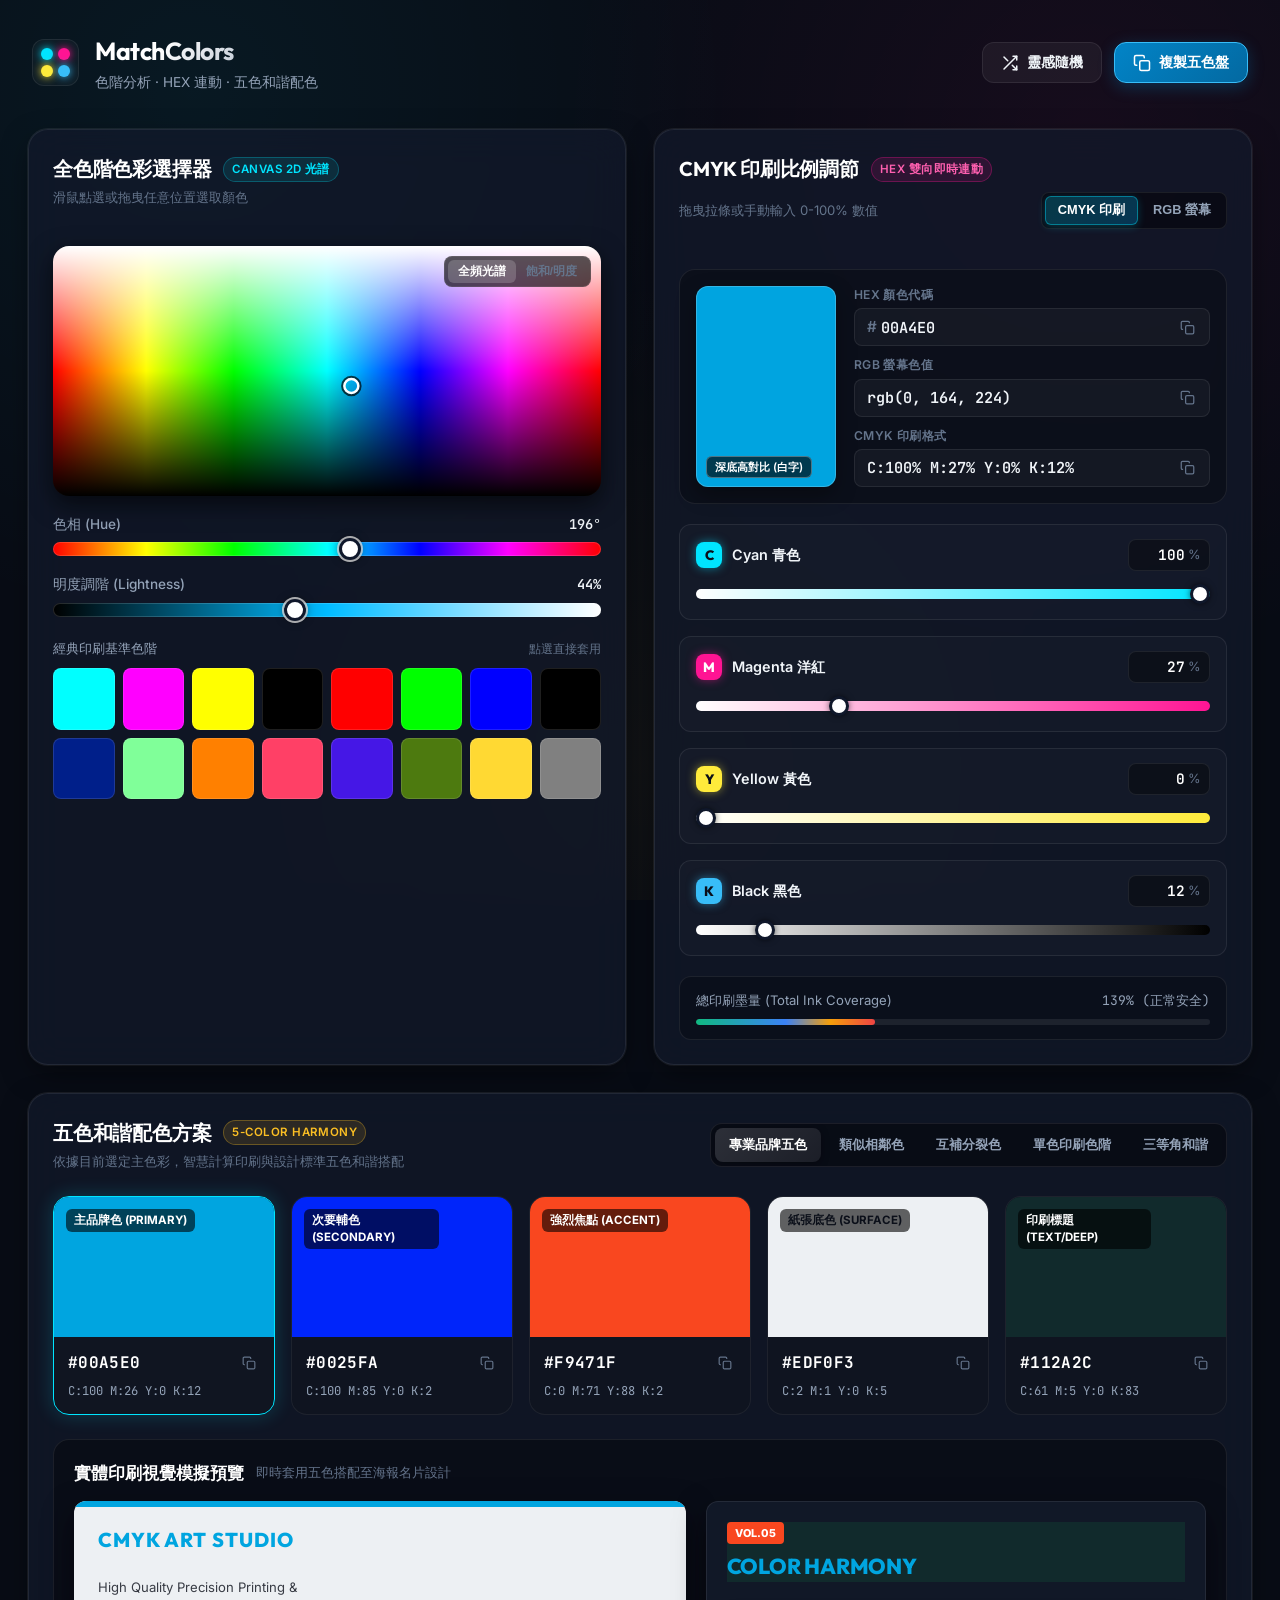
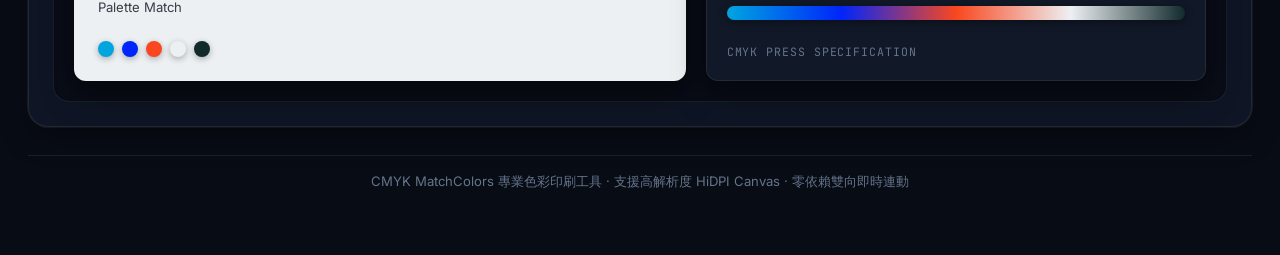
==== commit 4e69625c: "Add files via upload" ====
--- a/MatchColors/index.html
+++ b/MatchColors/index.html
@@ -3,8 +3,8 @@
 <head>
   <meta charset="UTF-8">
   <meta name="viewport" content="width=device-width, initial-scale=1.0">
-  <title>CMYK MatchColors - 專業印刷色階調色盤與五色配色工具</title>
-  <meta name="description" content="專業級 CMYK 印刷色彩比例調節、HEX 實時連動、全色階色彩選擇器與智慧五色配色系統">
+  <title>MatchColors - 色階調色盤與五色配色工具</title>
+  <meta name="description" content="專業級 比例調節、HEX 實時連動、全色階色彩選擇器與智慧五色配色系統">
   <!-- Google Fonts: Inter & Outfit -->
   <link rel="preconnect" href="https://fonts.googleapis.com">
   <link rel="preconnect" href="https://fonts.gstatic.com" crossorigin>
@@ -23,8 +23,8 @@
           <span class="dot dot-k"></span>
         </div>
         <div class="brand-text">
-          <h1>CMYK MatchColors</h1>
-          <span class="subtitle">專業印刷色階分析 · HEX 連動 · 五色和諧配色</span>
+          <h1>MatchColors</h1>
+          <span class="subtitle">色階分析 · HEX 連動 · 五色和諧配色</span>
         </div>
       </div>
       
